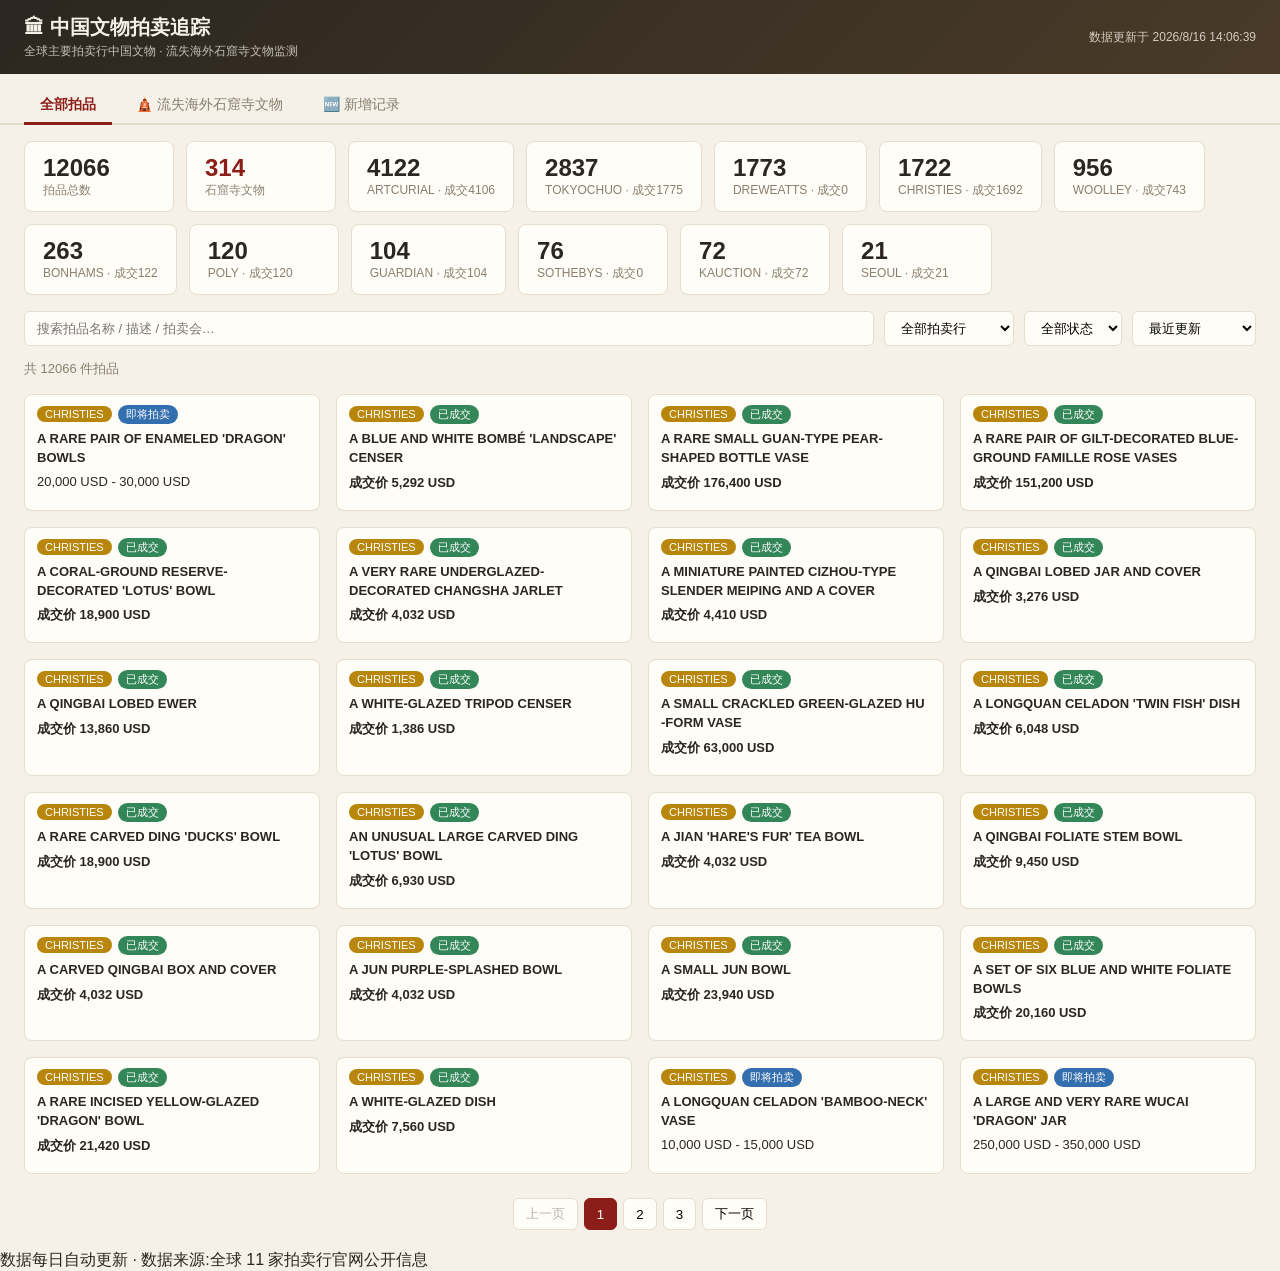
==== index.html @ 166739fe "静态站点" ====
<!DOCTYPE html>
<html lang="zh-CN">
<head>
<meta charset="UTF-8">
<meta name="viewport" content="width=device-width, initial-scale=1.0">
<title>中国文物拍卖追踪</title>
<link rel="stylesheet" href="style.css">
</head>
<body>
<header>
  <div class="header-left">
    <h1>🏛 中国文物拍卖追踪</h1>
    <span class="subtitle">全球主要拍卖行中国文物 · 流失海外石窟寺文物监测</span>
  </div>
  <div class="header-right">
    <span id="last-update" class="last-update"></span>
  </div>
</header>

<section class="tabs">
  <button class="tab active" data-tab="all">全部拍品</button>
  <button class="tab grotto-tab" data-tab="grotto">🛕 流失海外石窟寺文物</button>
  <button class="tab" data-tab="new">🆕 新增记录</button>
</section>

<section id="stats" class="stats"></section>

<section class="toolbar">
  <input id="search-input" type="text" placeholder="搜索拍品名称 / 描述 / 拍卖会…">
  <select id="source-select">
    <option value="">全部拍卖行</option>
  </select>
  <select id="status-select">
    <option value="">全部状态</option>
    <option value="upcoming">即将拍卖</option>
    <option value="sold">已成交</option>
    <option value="unsold">未成交</option>
    <option value="withdrawn">已撤回</option>
  </select>
  <select id="sort-select">
    <option value="recent">最近更新</option>
    <option value="price_high">价格从高到低</option>
    <option value="price_low">价格从低到高</option>
  </select>
</section>

<section id="results-info" class="results-info"></section>
<section id="lots" class="lots"></section>
<div id="pagination" class="pagination"></div>
<footer class="footer">数据每日自动更新 · 数据来源:全球 11 家拍卖行官网公开信息</footer>

<div id="modal" class="modal hidden">
  <div class="modal-content">
    <button id="modal-close" class="modal-close">×</button>
    <div id="modal-body"></div>
  </div>
</div>

<script src="app.js"></script>
</body>
</html>
---- style.css ----
:root {
  --bg: #f5f1e8;
  --card: #fffdf7;
  --ink: #2b2620;
  --muted: #8a7f6f;
  --accent: #8c1d18;
  --accent2: #c9a227;
  --line: #e5ddcd;
  --sold: #1d7a46;
  --unsold: #6b7280;
  --upcoming: #1d5fa8;
}
* { box-sizing: border-box; }
body {
  margin: 0;
  font-family: "PingFang SC", "Microsoft YaHei", "Noto Sans CJK SC", sans-serif;
  background: var(--bg);
  color: var(--ink);
}
header {
  display: flex;
  justify-content: space-between;
  align-items: center;
  padding: 14px 24px;
  background: linear-gradient(135deg, #2b2620, #4a3b28);
  color: #f5f1e8;
}
header h1 { margin: 0; font-size: 20px; }
.subtitle { font-size: 12px; opacity: .75; }
.header-right { display: flex; gap: 12px; align-items: center; }
.last-update { font-size: 12px; opacity: .8; }
.btn {
  border: none;
  border-radius: 6px;
  padding: 8px 14px;
  font-size: 13px;
  cursor: pointer;
  background: var(--line);
  color: var(--ink);
}
.btn.primary { background: var(--accent); color: #fff; }
.btn:disabled { opacity: .5; cursor: wait; }

.stats {
  display: flex;
  gap: 12px;
  padding: 16px 24px;
  flex-wrap: wrap;
}
.stat-card {
  background: var(--card);
  border: 1px solid var(--line);
  border-radius: 8px;
  padding: 12px 18px;
  min-width: 150px;
}
.stat-card .num { font-size: 24px; font-weight: 700; }
.stat-card .lbl { font-size: 12px; color: var(--muted); }
.stat-card .num.sold { color: var(--sold); }
.stat-card .num.upcoming { color: var(--upcoming); }

.toolbar {
  display: flex;
  gap: 10px;
  padding: 0 24px 14px;
  flex-wrap: wrap;
}
.toolbar input, .toolbar select {
  padding: 8px 12px;
  border: 1px solid var(--line);
  border-radius: 6px;
  background: var(--card);
  font-size: 13px;
}
#search-input { flex: 1; min-width: 200px; }

.results-info { padding: 0 24px 8px; font-size: 13px; color: var(--muted); }

.tabs {
  display: flex;
  gap: 8px;
  padding: 14px 24px 0;
  border-bottom: 2px solid var(--line);
}
.tab {
  background: none;
  border: none;
  padding: 8px 16px;
  font-size: 14px;
  cursor: pointer;
  color: var(--muted);
  border-bottom: 3px solid transparent;
  margin-bottom: -2px;
}
.tab.active {
  color: var(--accent);
  border-bottom-color: var(--accent);
  font-weight: 700;
}
.tab.grotto-tab.active { color: #8c1d18; }
.grotto-banner {
  background: linear-gradient(135deg, #3d2b1f, #6b4a2f);
  color: #f5ecd9;
  border-radius: 10px;
  margin: 16px 24px 0;
  padding: 16px 20px;
}
.grotto-banner h2 { margin: 0 0 6px; font-size: 17px; }
.grotto-banner p { margin: 0; font-size: 13px; opacity: .85; }

.lots {
  display: grid;
  grid-template-columns: repeat(auto-fill, minmax(260px, 1fr));
  gap: 16px;
  padding: 8px 24px 24px;
}
.lot-card {
  background: var(--card);
  border: 1px solid var(--line);
  border-radius: 8px;
  overflow: hidden;
  cursor: pointer;
  transition: transform .12s, box-shadow .12s;
  display: flex;
  flex-direction: column;
}
.lot-card:hover { transform: translateY(-2px); box-shadow: 0 4px 14px rgba(0,0,0,.12); }
.lot-img {
  width: 100%;
  height: 190px;
  object-fit: cover;
  background: #efe9dc;
}
.lot-body { padding: 10px 12px 12px; flex: 1; display: flex; flex-direction: column; gap: 6px; }
.lot-title {
  font-size: 13px;
  font-weight: 600;
  line-height: 1.45;
  display: -webkit-box;
  -webkit-line-clamp: 3;
  -webkit-box-orient: vertical;
  overflow: hidden;
}
.lot-meta { font-size: 12px; color: var(--muted); }
.lot-price { font-size: 13px; }
.badge {
  display: inline-block;
  padding: 2px 8px;
  border-radius: 10px;
  font-size: 11px;
  color: #fff;
  margin-right: 6px;
}
.badge.christies { background: #b8860b; }
.badge.sothebys { background: #7b1fa2; }
.badge.bonhams { background: #1565c0; }
.badge.dreweatts { background: #00695c; }
.badge.woolley { background: #4e342e; }
.badge.status { opacity: .9; }
.badge.status.sold { background: var(--sold); }
.badge.status.unsold { background: var(--unsold); }
.badge.status.upcoming { background: var(--upcoming); }
.badge.status.withdrawn { background: #b91c1c; }

.pagination { display: flex; gap: 6px; justify-content: center; padding-bottom: 20px; }
.pagination button {
  border: 1px solid var(--line);
  background: var(--card);
  padding: 6px 12px;
  border-radius: 6px;
  cursor: pointer;
}
.pagination button.active { background: var(--accent); color: #fff; border-color: var(--accent); }

.logs {
  padding: 10px 24px 24px;
  font-size: 12px;
  color: var(--muted);
  border-top: 1px solid var(--line);
}
.logs .log-row { padding: 2px 0; }
.logs .err { color: #b91c1c; }

.modal {
  position: fixed;
  inset: 0;
  background: rgba(0,0,0,.55);
  display: flex;
  align-items: center;
  justify-content: center;
  z-index: 100;
}
.modal.hidden { display: none; }
.modal-content {
  background: var(--card);
  border-radius: 10px;
  max-width: 720px;
  width: 92%;
  max-height: 88vh;
  overflow-y: auto;
  position: relative;
  padding: 20px 24px;
}
.modal-close {
  position: absolute;
  top: 8px; right: 12px;
  background: none;
  border: none;
  font-size: 24px;
  cursor: pointer;
  color: var(--muted);
}
.modal-body img.modal-img { max-width: 100%; border-radius: 6px; margin: 8px 0; }
.modal-body h2 { font-size: 17px; margin: 8px 0; }
.modal-body .field { margin: 6px 0; font-size: 13px; }
.modal-body .field .k { color: var(--muted); margin-right: 8px; }
.modal-body .desc { margin-top: 10px; font-size: 13px; line-height: 1.7; white-space: pre-wrap; }
.modal-body a { color: var(--accent); }
.empty { text-align: center; color: var(--muted); padding: 60px 0; grid-column: 1/-1; }
.qr-content { max-width: 380px; text-align: center; }
.qr-box { padding: 10px 0; }
.qr-box img { width: 260px; height: 260px; border-radius: 8px; }
.qr-url { font-size: 12px; color: var(--muted); word-break: break-all; margin: 10px 4px; }
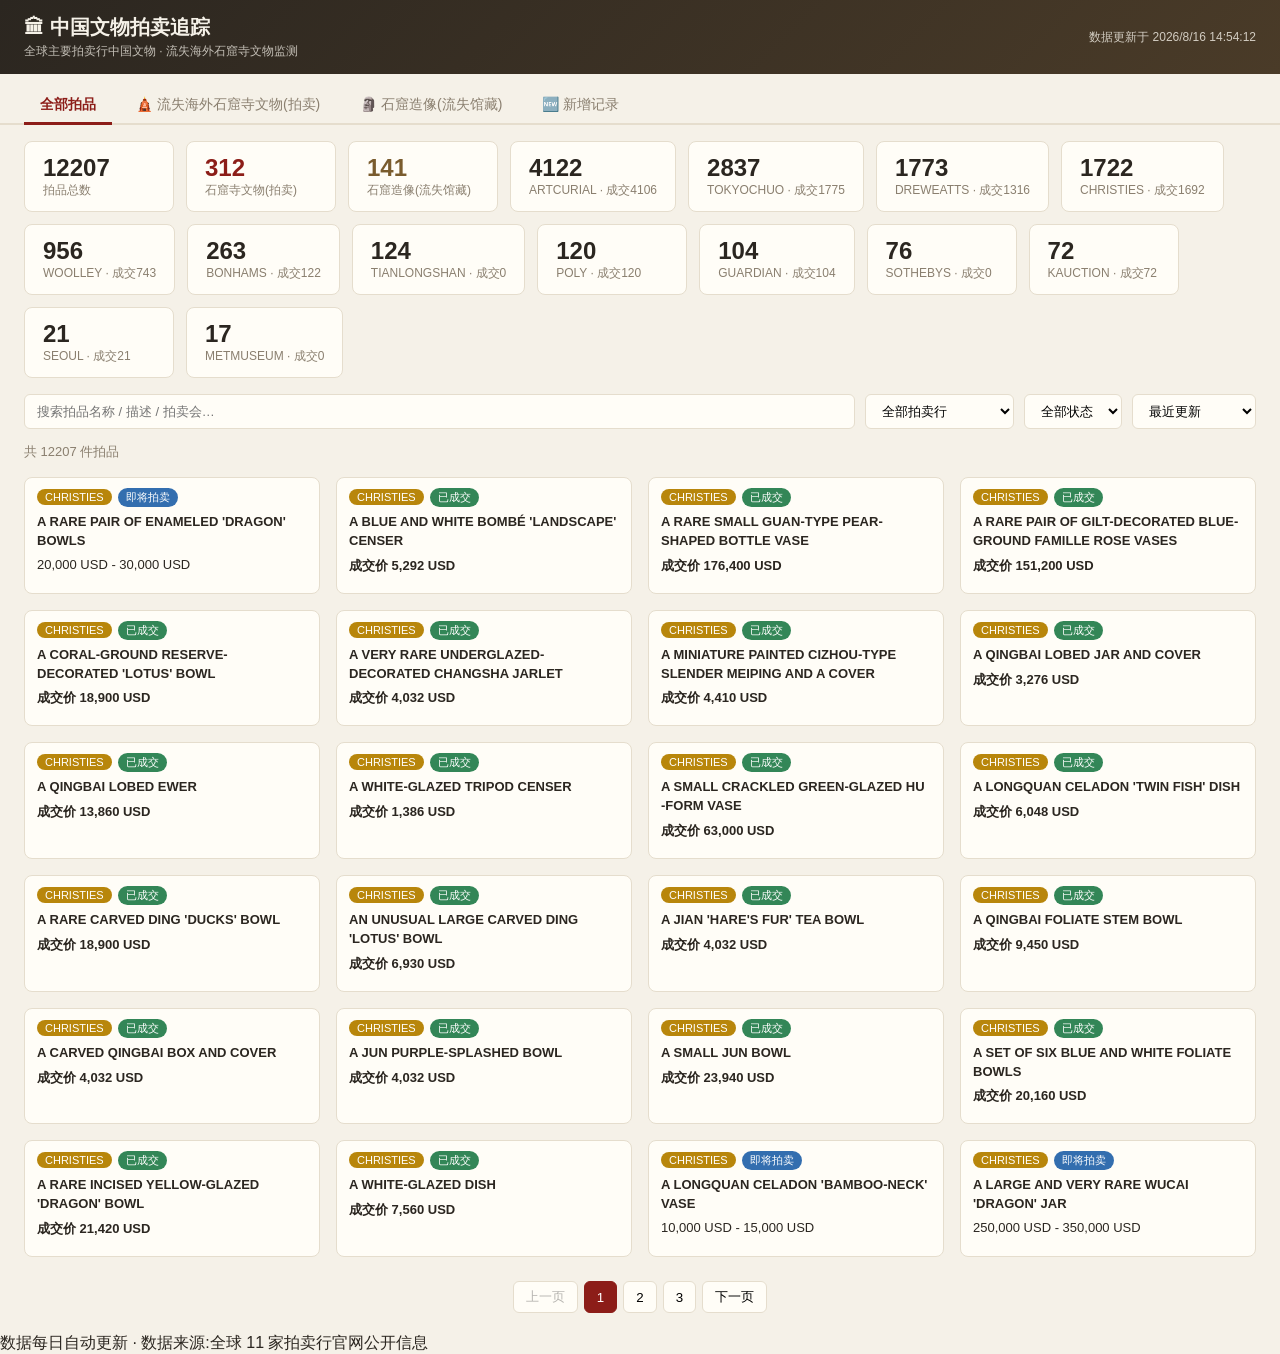
==== commit 413cbc6d: "新增石窟造像板块(流失馆藏)+补全照片+每日8点更新" ====
--- a/index.html
+++ b/index.html
@@ -19,7 +19,8 @@
 
 <section class="tabs">
   <button class="tab active" data-tab="all">全部拍品</button>
-  <button class="tab grotto-tab" data-tab="grotto">🛕 流失海外石窟寺文物</button>
+  <button class="tab grotto-tab" data-tab="grotto">🛕 流失海外石窟寺文物(拍卖)</button>
+  <button class="tab cave-tab" data-tab="cave">🗿 石窟造像(流失馆藏)</button>
   <button class="tab" data-tab="new">🆕 新增记录</button>
 </section>
 
--- a/style.css
+++ b/style.css
@@ -156,11 +156,21 @@
 .badge.bonhams { background: #1565c0; }
 .badge.dreweatts { background: #00695c; }
 .badge.woolley { background: #4e342e; }
+.badge.artcurial { background: #2e7d32; }
+.badge.tokyochuo { background: #c62828; }
+.badge.seoul { background: #00838f; }
+.badge.kauction { background: #5d4037; }
+.badge.poly { background: #ad1457; }
+.badge.guardian { background: #283593; }
+.badge.tianlongshan { background: #795548; }
+.badge.metmuseum { background: #6a1b9a; }
 .badge.status { opacity: .9; }
 .badge.status.sold { background: var(--sold); }
 .badge.status.unsold { background: var(--unsold); }
 .badge.status.upcoming { background: var(--upcoming); }
 .badge.status.withdrawn { background: #b91c1c; }
+.badge.status.collection { background: #7a5c2e; }
+.tab.cave-tab.active { color: #7a5c2e; }
 
 .pagination { display: flex; gap: 6px; justify-content: center; padding-bottom: 20px; }
 .pagination button {
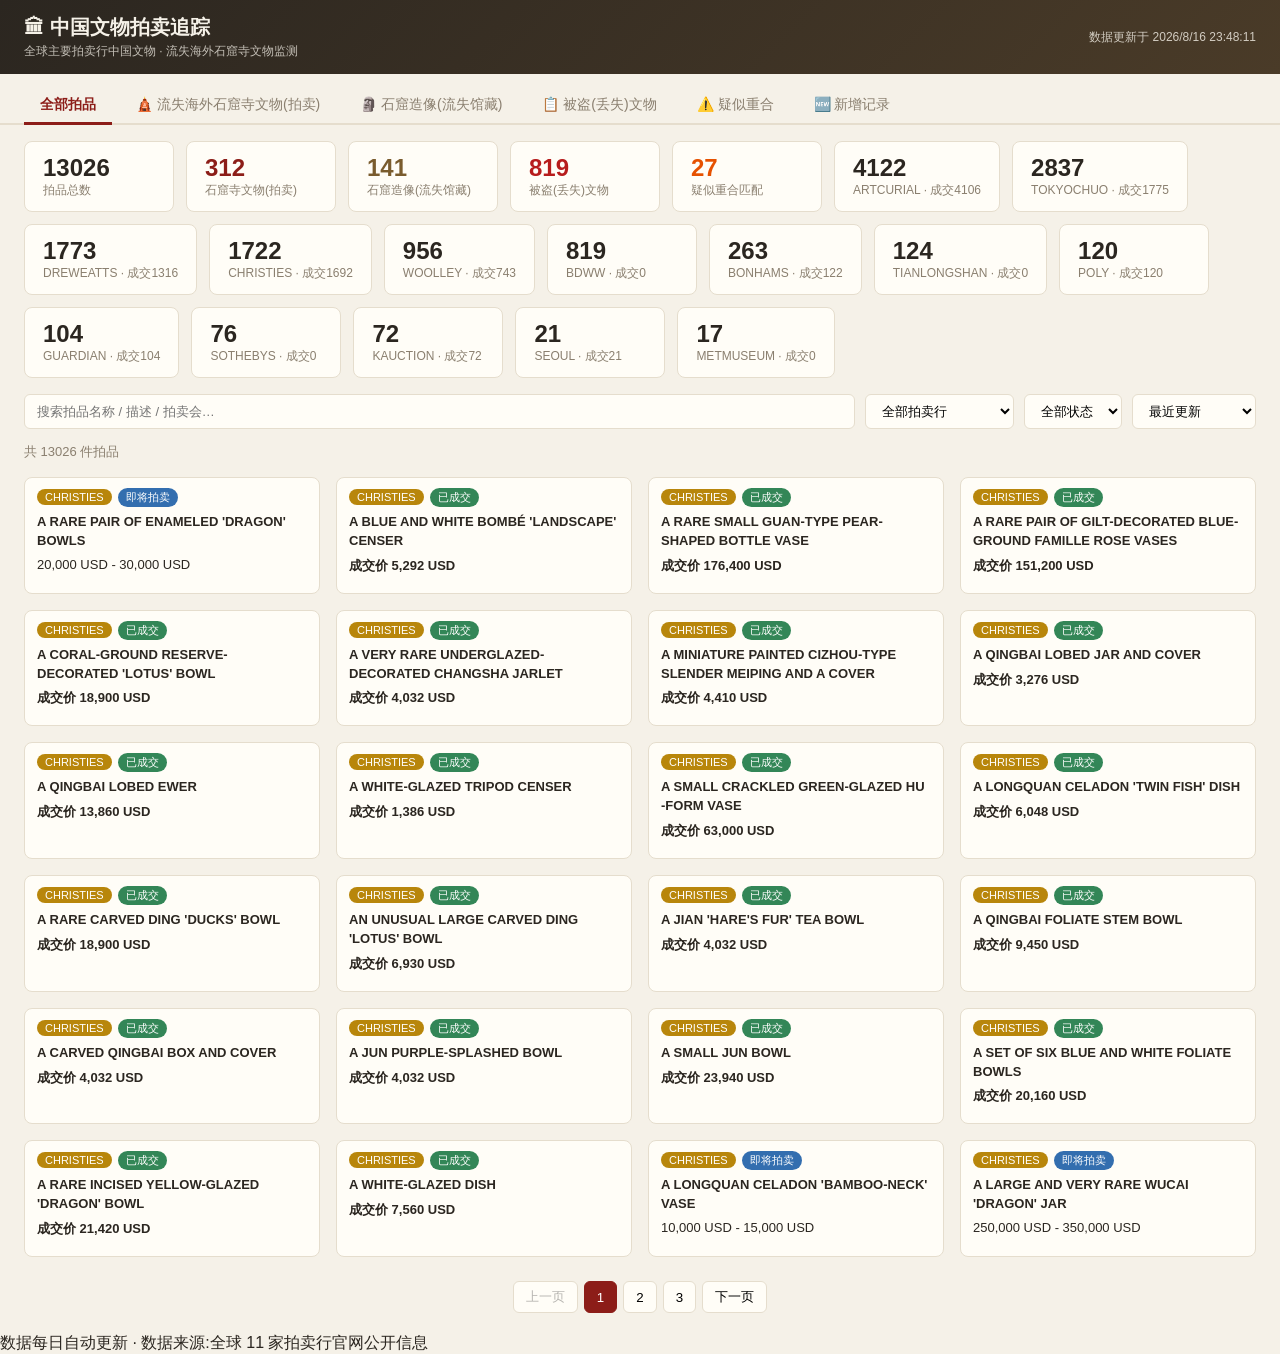
==== commit adae5a4c: "新增被盗(丢失)文物板块+疑似重合匹配板块+图片补全" ====
--- a/index.html
+++ b/index.html
@@ -21,6 +21,8 @@
   <button class="tab active" data-tab="all">全部拍品</button>
   <button class="tab grotto-tab" data-tab="grotto">🛕 流失海外石窟寺文物(拍卖)</button>
   <button class="tab cave-tab" data-tab="cave">🗿 石窟造像(流失馆藏)</button>
+  <button class="tab lost-tab" data-tab="lost">📋 被盗(丢失)文物</button>
+  <button class="tab matched-tab" data-tab="matched">⚠️ 疑似重合</button>
   <button class="tab" data-tab="new">🆕 新增记录</button>
 </section>
 
--- a/style.css
+++ b/style.css
@@ -170,7 +170,10 @@
 .badge.status.upcoming { background: var(--upcoming); }
 .badge.status.withdrawn { background: #b91c1c; }
 .badge.status.collection { background: #7a5c2e; }
+.badge.status.lost { background: #b71c1c; }
 .tab.cave-tab.active { color: #7a5c2e; }
+.tab.lost-tab.active { color: #b71c1c; }
+.tab.matched-tab.active { color: #e65100; }
 
 .pagination { display: flex; gap: 6px; justify-content: center; padding-bottom: 20px; }
 .pagination button {
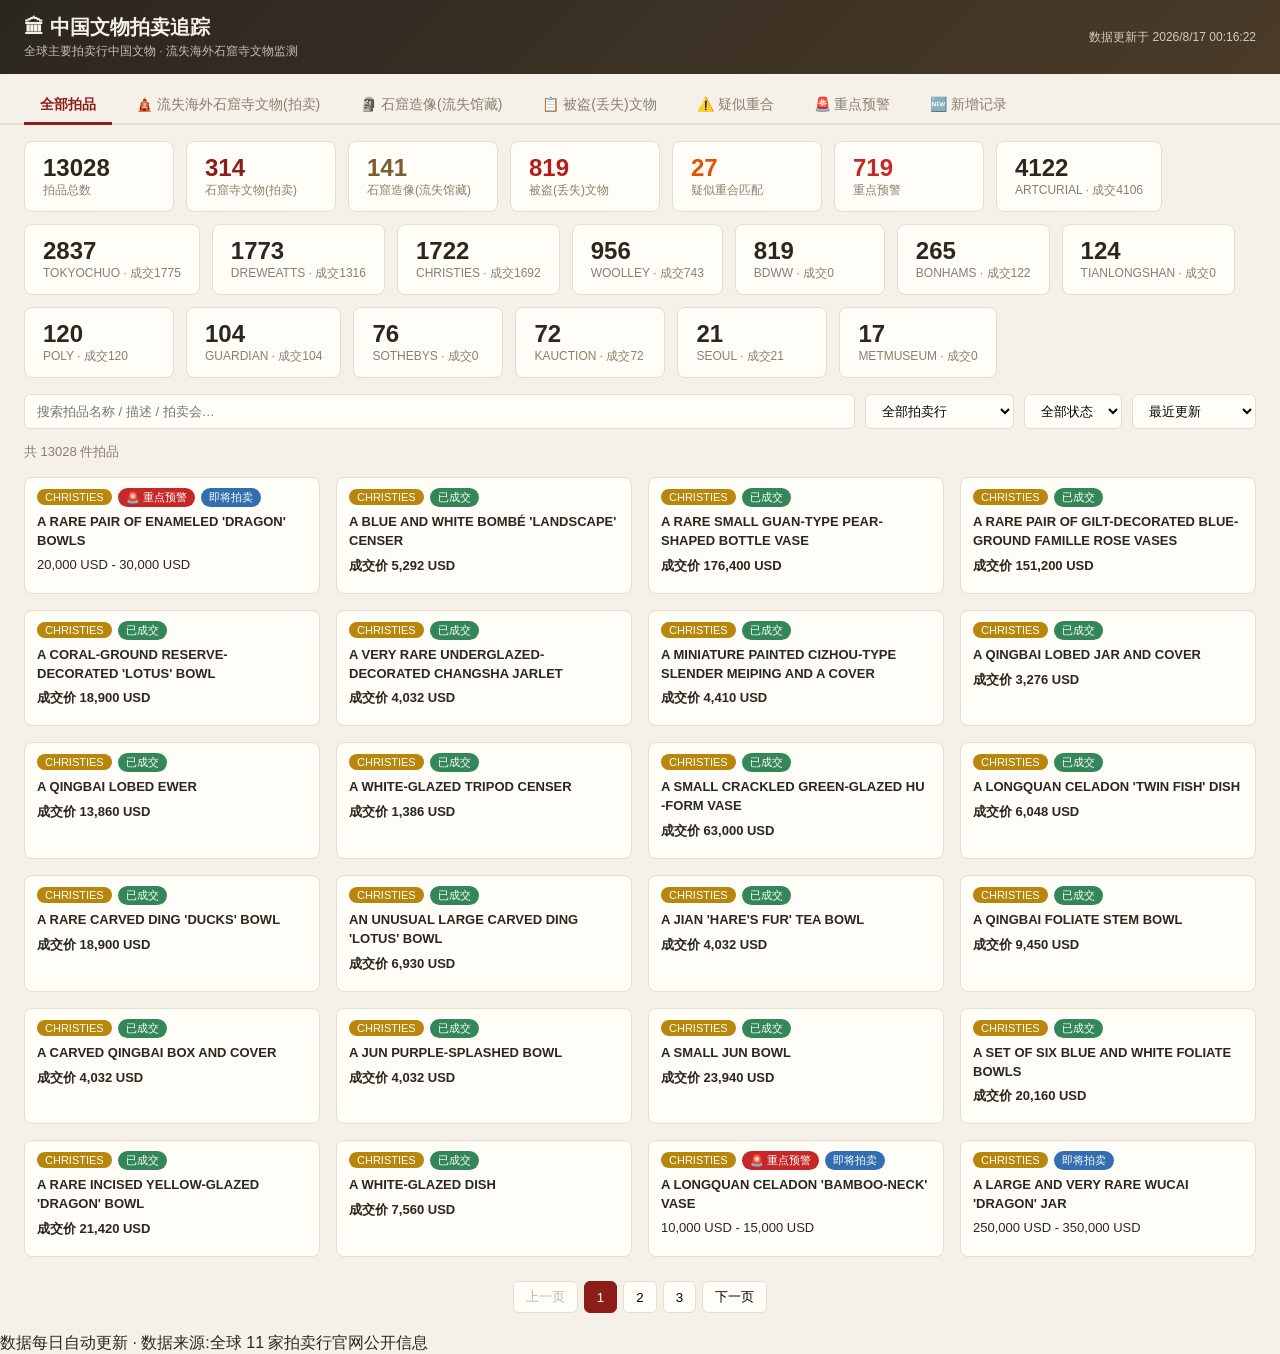
==== commit ed81bd23: "疑似重合对照卡片+重点预警板块" ====
--- a/index.html
+++ b/index.html
@@ -23,6 +23,7 @@
   <button class="tab cave-tab" data-tab="cave">🗿 石窟造像(流失馆藏)</button>
   <button class="tab lost-tab" data-tab="lost">📋 被盗(丢失)文物</button>
   <button class="tab matched-tab" data-tab="matched">⚠️ 疑似重合</button>
+  <button class="tab watch-tab" data-tab="watch">🚨 重点预警</button>
   <button class="tab" data-tab="new">🆕 新增记录</button>
 </section>
 
--- a/style.css
+++ b/style.css
@@ -174,6 +174,66 @@
 .tab.cave-tab.active { color: #7a5c2e; }
 .tab.lost-tab.active { color: #b71c1c; }
 .tab.matched-tab.active { color: #e65100; }
+.tab.watch-tab.active { color: #c62828; }
+
+/* 疑似重合对照卡片 */
+.match-card {
+  background: var(--card);
+  border: 1px solid var(--line);
+  border-radius: 10px;
+  overflow: hidden;
+  margin-bottom: 14px;
+  grid-column: 1/-1;
+}
+.match-head {
+  display: flex;
+  justify-content: space-between;
+  align-items: center;
+  padding: 10px 16px;
+  background: #fff3e0;
+  border-bottom: 1px solid #ffcc80;
+}
+.match-badge { font-weight: 700; color: #e65100; }
+.match-score { font-size: 13px; color: #8a5a00; }
+.match-cols { display: flex; gap: 0; align-items: stretch; }
+.match-side { flex: 1; padding: 14px; min-width: 0; cursor: pointer; }
+.match-side.lost-side { background: #fdf2f2; }
+.match-side.auction-side { background: #f2f7fd; }
+.match-arrow {
+  display: flex;
+  align-items: center;
+  justify-content: center;
+  font-size: 22px;
+  color: var(--muted);
+  padding: 0 6px;
+}
+.side-label { font-size: 12px; font-weight: 700; color: var(--muted); margin-bottom: 8px; }
+.cmp-img { width: 100%; height: 160px; object-fit: contain; background: #f5f5f0; border-radius: 6px; }
+.cmp-img.none { display: flex; align-items: center; justify-content: center; color: var(--muted); font-size: 12px; }
+.cmp-title { font-size: 13px; font-weight: 600; line-height: 1.4; margin-top: 8px; }
+.cmp-meta { font-size: 12px; color: var(--muted); margin-top: 3px; }
+.match-reasons {
+  padding: 10px 16px;
+  border-top: 1px dashed var(--line);
+  font-size: 12px;
+  display: flex;
+  flex-wrap: wrap;
+  gap: 4px;
+  align-items: center;
+}
+.match-label { color: var(--muted); font-weight: 700; margin-right: 4px; }
+.reason {
+  display: inline-block;
+  background: #efe9dc;
+  color: #5a4a2a;
+  padding: 2px 8px;
+  border-radius: 10px;
+  font-size: 11px;
+}
+@media (max-width: 640px) {
+  .match-cols { flex-direction: column; }
+  .match-arrow { transform: rotate(90deg); padding: 4px 0; }
+}
 
 .pagination { display: flex; gap: 6px; justify-content: center; padding-bottom: 20px; }
 .pagination button {
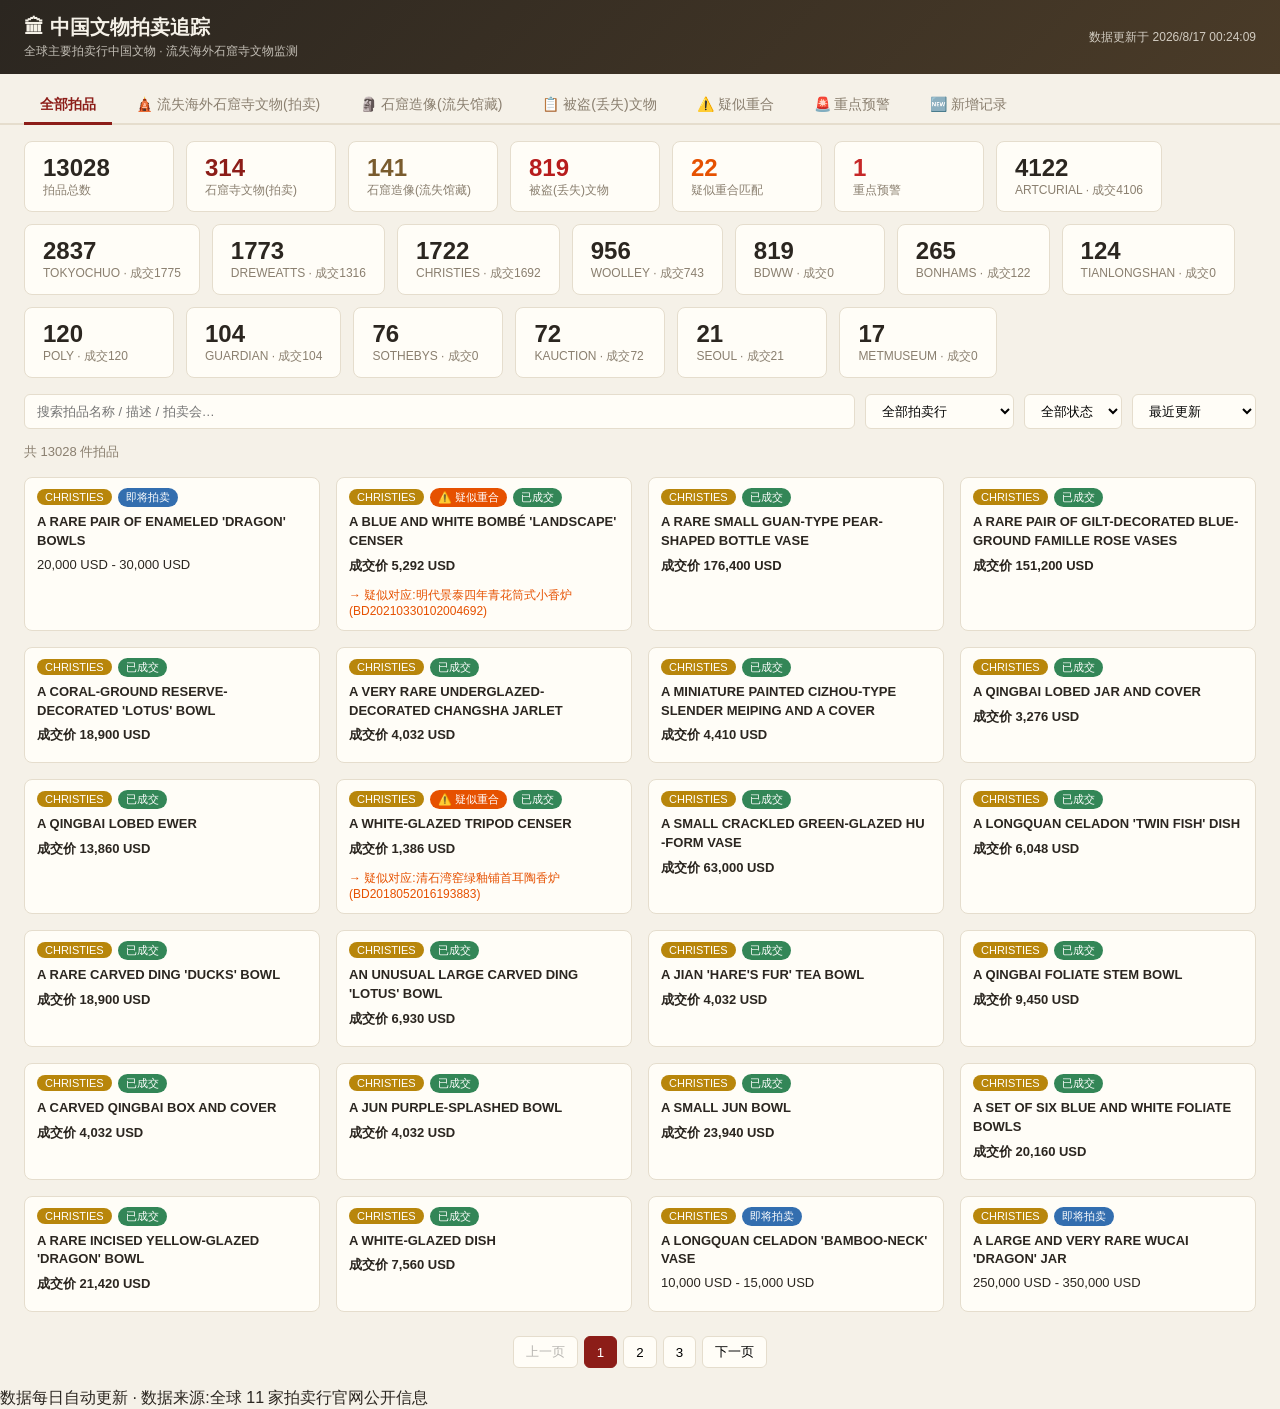
==== commit e47083f9: "修复缓存:数据与脚本加版本号" ====
--- a/index.html
+++ b/index.html
@@ -4,7 +4,7 @@
 <meta charset="UTF-8">
 <meta name="viewport" content="width=device-width, initial-scale=1.0">
 <title>中国文物拍卖追踪</title>
-<link rel="stylesheet" href="style.css">
+<link rel="stylesheet" href="style.css?v=6">
 </head>
 <body>
 <header>
@@ -60,6 +60,6 @@
   </div>
 </div>
 
-<script src="app.js"></script>
+<script src="app.js?v=6"></script>
 </body>
 </html>
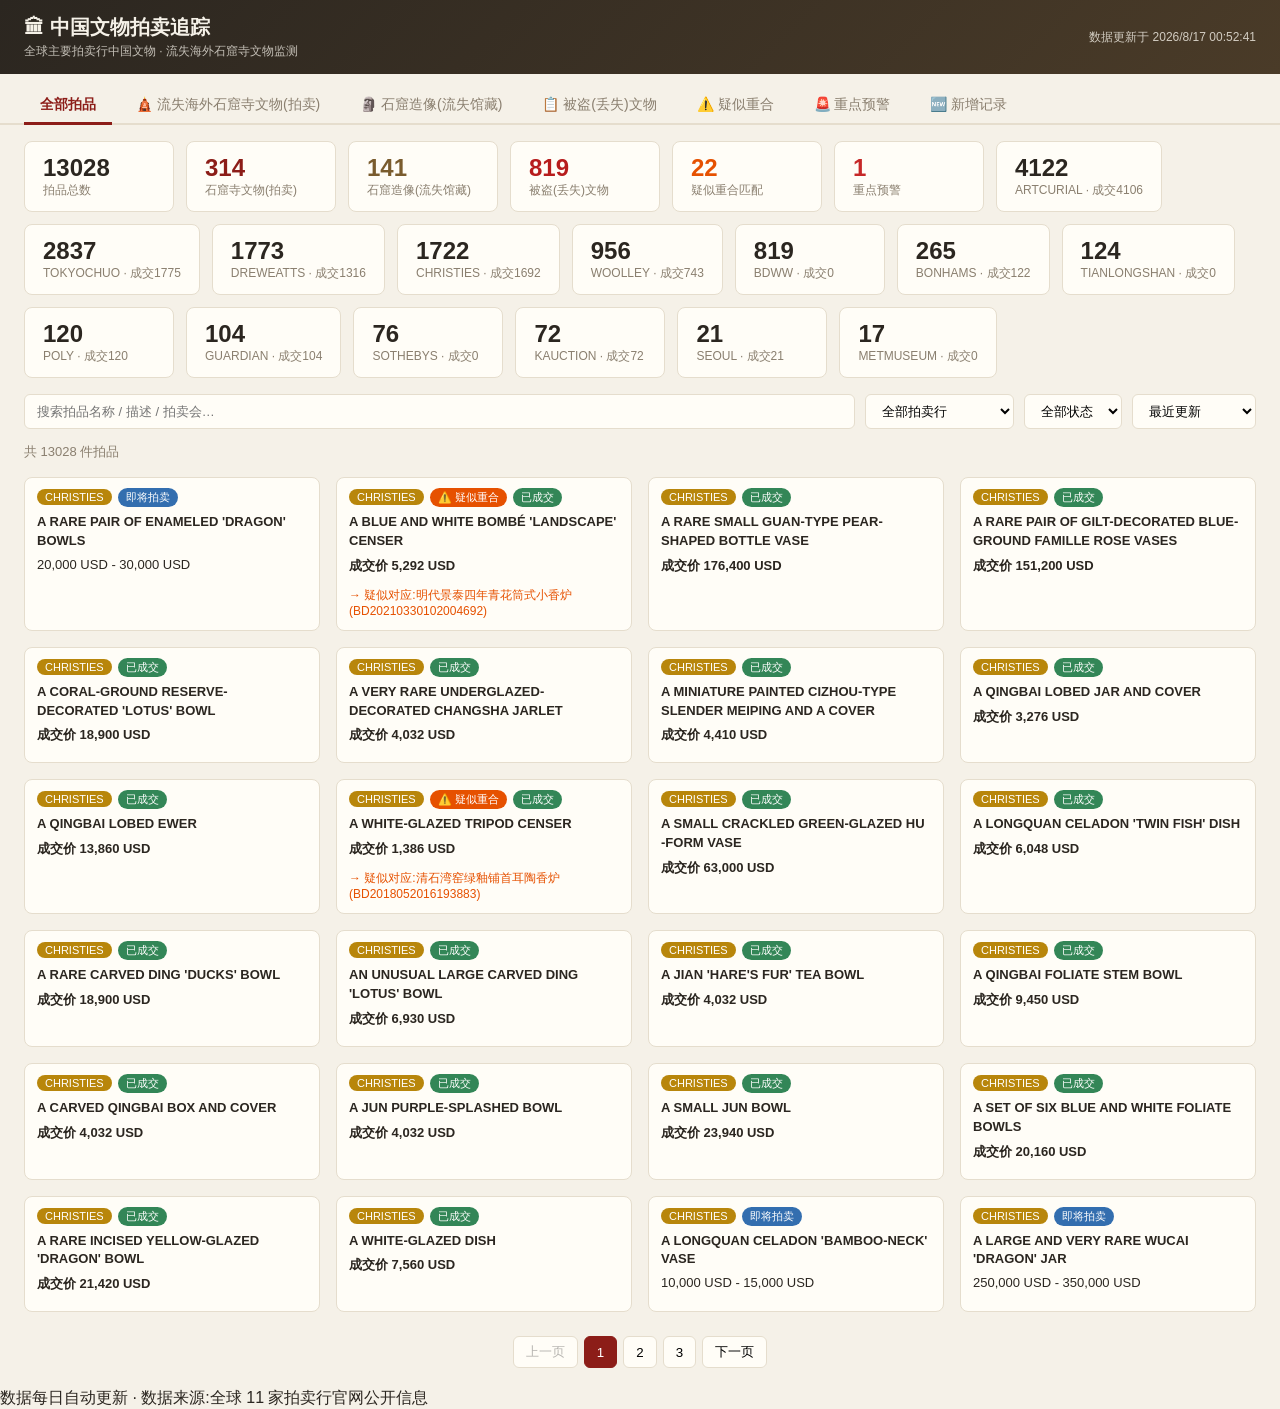
==== commit a36f8aa2: "更新版本号v7强制刷新" ====
--- a/index.html
+++ b/index.html
@@ -4,7 +4,7 @@
 <meta charset="UTF-8">
 <meta name="viewport" content="width=device-width, initial-scale=1.0">
 <title>中国文物拍卖追踪</title>
-<link rel="stylesheet" href="style.css?v=6">
+<link rel="stylesheet" href="style.css?v=7">
 </head>
 <body>
 <header>
@@ -60,6 +60,6 @@
   </div>
 </div>
 
-<script src="app.js?v=6"></script>
+<script src="app.js?v=7"></script>
 </body>
 </html>
--- a/style.css
+++ b/style.css
@@ -235,6 +235,34 @@
   .match-arrow { transform: rotate(90deg); padding: 4px 0; }
 }
 
+/* 详细对比分析弹窗 */
+.md-compare { display: flex; gap: 14px; }
+.md-col { flex: 1; min-width: 0; padding: 12px; border-radius: 8px; }
+.md-col.lost { background: #fdf2f2; border: 1px solid #f0c4c4; }
+.md-col.auc { background: #f2f7fd; border: 1px solid #c4d8f0; }
+.md-img { width: 100%; max-height: 320px; object-fit: contain; border-radius: 6px; background: #fff; }
+.md-col .field { font-size: 12.5px; margin: 5px 0; }
+.md-col .field .k { color: var(--muted); margin-right: 6px; }
+.detail-block { margin-top: 8px; font-size: 12.5px; line-height: 1.7; color: #4a3b28; white-space: pre-wrap; word-break: break-word; }
+.detail-block .kf { margin: 3px 0; }
+.md-algo { margin-top: 14px; padding: 12px 16px; background: #faf6ee; border: 1px solid var(--line); border-radius: 8px; }
+.md-algo h3 { margin: 4px 0 8px; font-size: 14px; color: var(--accent); }
+.algo-text { font-size: 12.5px; line-height: 1.8; color: #5a4a2a; }
+.algo-text p { margin: 6px 0; }
+.match-detail-btn {
+  margin-left: auto;
+  background: var(--accent);
+  color: #fff;
+  border: none;
+  border-radius: 6px;
+  padding: 5px 12px;
+  font-size: 12px;
+  cursor: pointer;
+}
+@media (max-width: 640px) {
+  .md-compare { flex-direction: column; }
+}
+
 .pagination { display: flex; gap: 6px; justify-content: center; padding-bottom: 20px; }
 .pagination button {
   border: 1px solid var(--line);
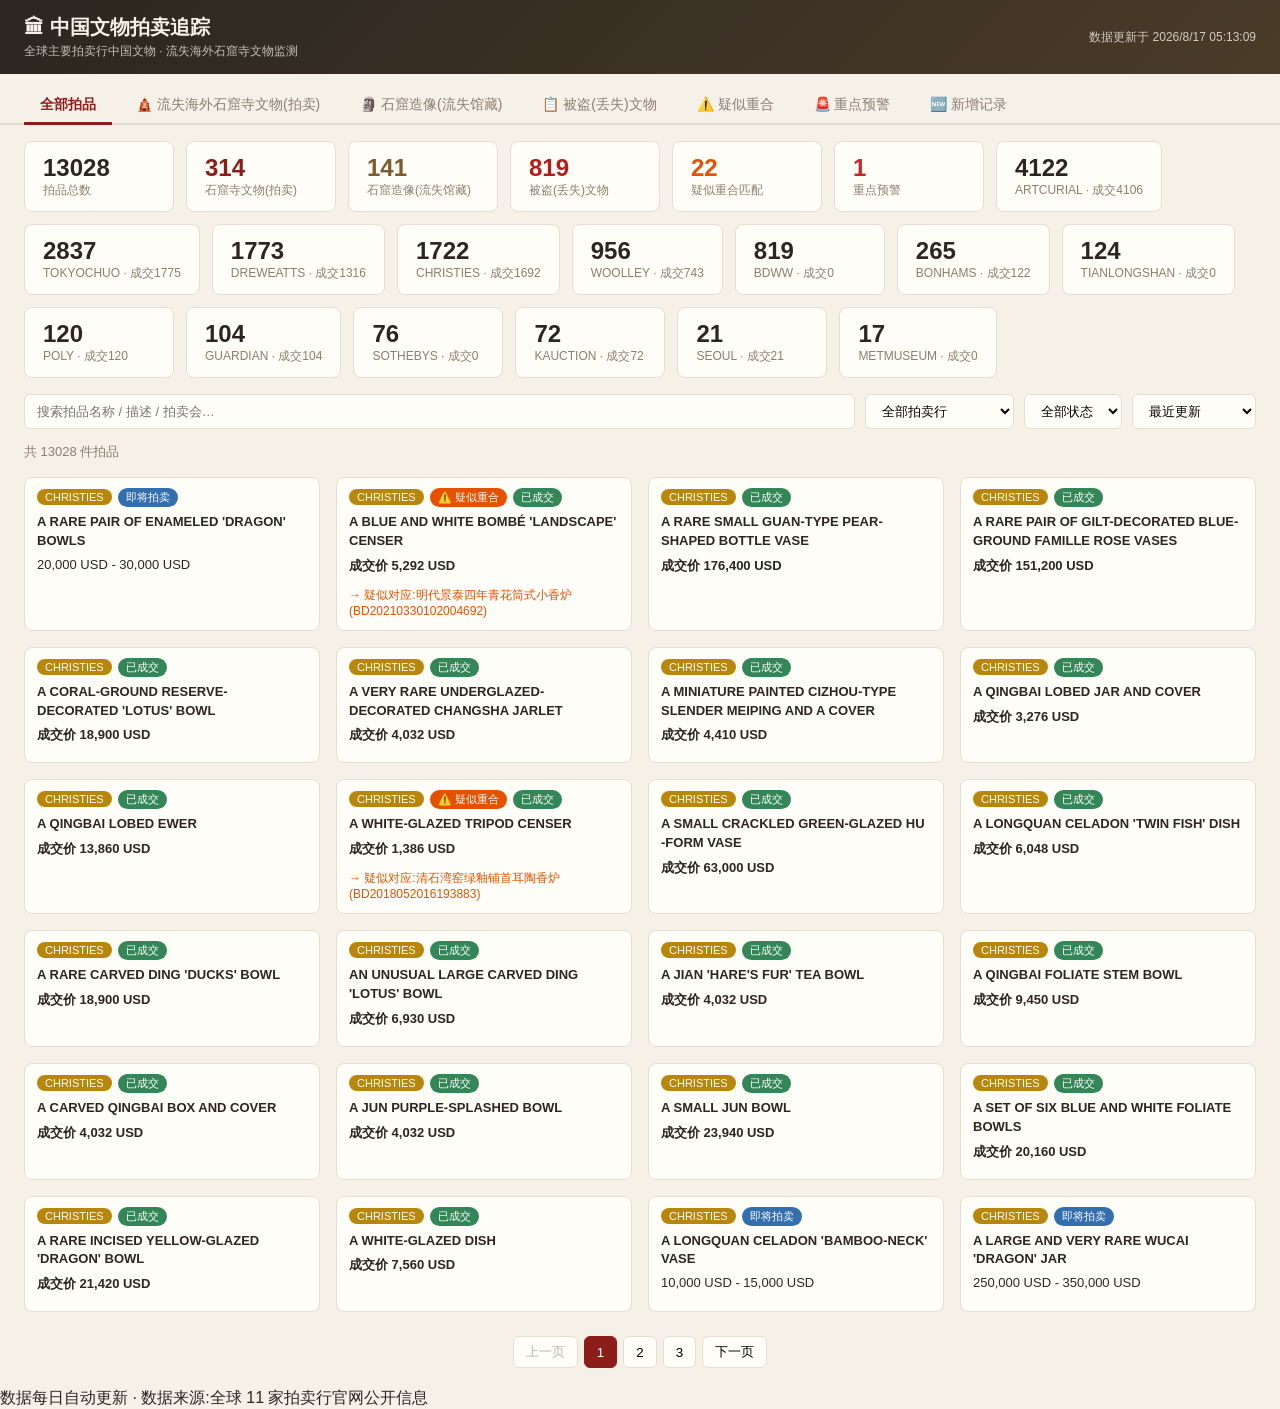
==== commit c11c11b5: "重点预警大号对照卡片设计" ====
--- a/index.html
+++ b/index.html
@@ -4,7 +4,7 @@
 <meta charset="UTF-8">
 <meta name="viewport" content="width=device-width, initial-scale=1.0">
 <title>中国文物拍卖追踪</title>
-<link rel="stylesheet" href="style.css?v=7">
+<link rel="stylesheet" href="style.css?v=8">
 </head>
 <body>
 <header>
@@ -60,6 +60,6 @@
   </div>
 </div>
 
-<script src="app.js?v=7"></script>
+<script src="app.js?v=8"></script>
 </body>
 </html>
--- a/style.css
+++ b/style.css
@@ -263,6 +263,47 @@
   .md-compare { flex-direction: column; }
 }
 
+/* 重点预警大卡片 */
+.watch-card {
+  background: var(--card);
+  border: 2px solid #c62828;
+  border-radius: 12px;
+  overflow: hidden;
+  margin-bottom: 16px;
+  grid-column: 1/-1;
+  box-shadow: 0 4px 16px rgba(198, 40, 40, .15);
+}
+.watch-head {
+  display: flex;
+  justify-content: space-between;
+  align-items: center;
+  padding: 14px 20px;
+  background: linear-gradient(135deg, #b71c1c, #c62828);
+  color: #fff;
+}
+.watch-alert { font-size: 18px; font-weight: 800; }
+.watch-sale { font-size: 14px; font-weight: 600; background: rgba(255,255,255,.2); padding: 4px 12px; border-radius: 20px; }
+.watch-cols { display: flex; align-items: stretch; }
+.watch-side { flex: 1; padding: 20px; min-width: 0; }
+.watch-side.lost { background: #fdf2f2; }
+.watch-side.auc { background: #f2f7fd; }
+.watch-img { width: 100%; height: 300px; object-fit: contain; background: #fff; border-radius: 8px; }
+.watch-vs {
+  display: flex;
+  align-items: center;
+  justify-content: center;
+  padding: 0 10px;
+  font-size: 26px;
+  color: #c62828;
+  font-weight: 800;
+  writing-mode: horizontal-tb;
+}
+@media (max-width: 640px) {
+  .watch-cols { flex-direction: column; }
+  .watch-vs { writing-mode: vertical-rl; padding: 8px 0; }
+  .watch-img { height: 200px; }
+}
+
 .pagination { display: flex; gap: 6px; justify-content: center; padding-bottom: 20px; }
 .pagination button {
   border: 1px solid var(--line);
